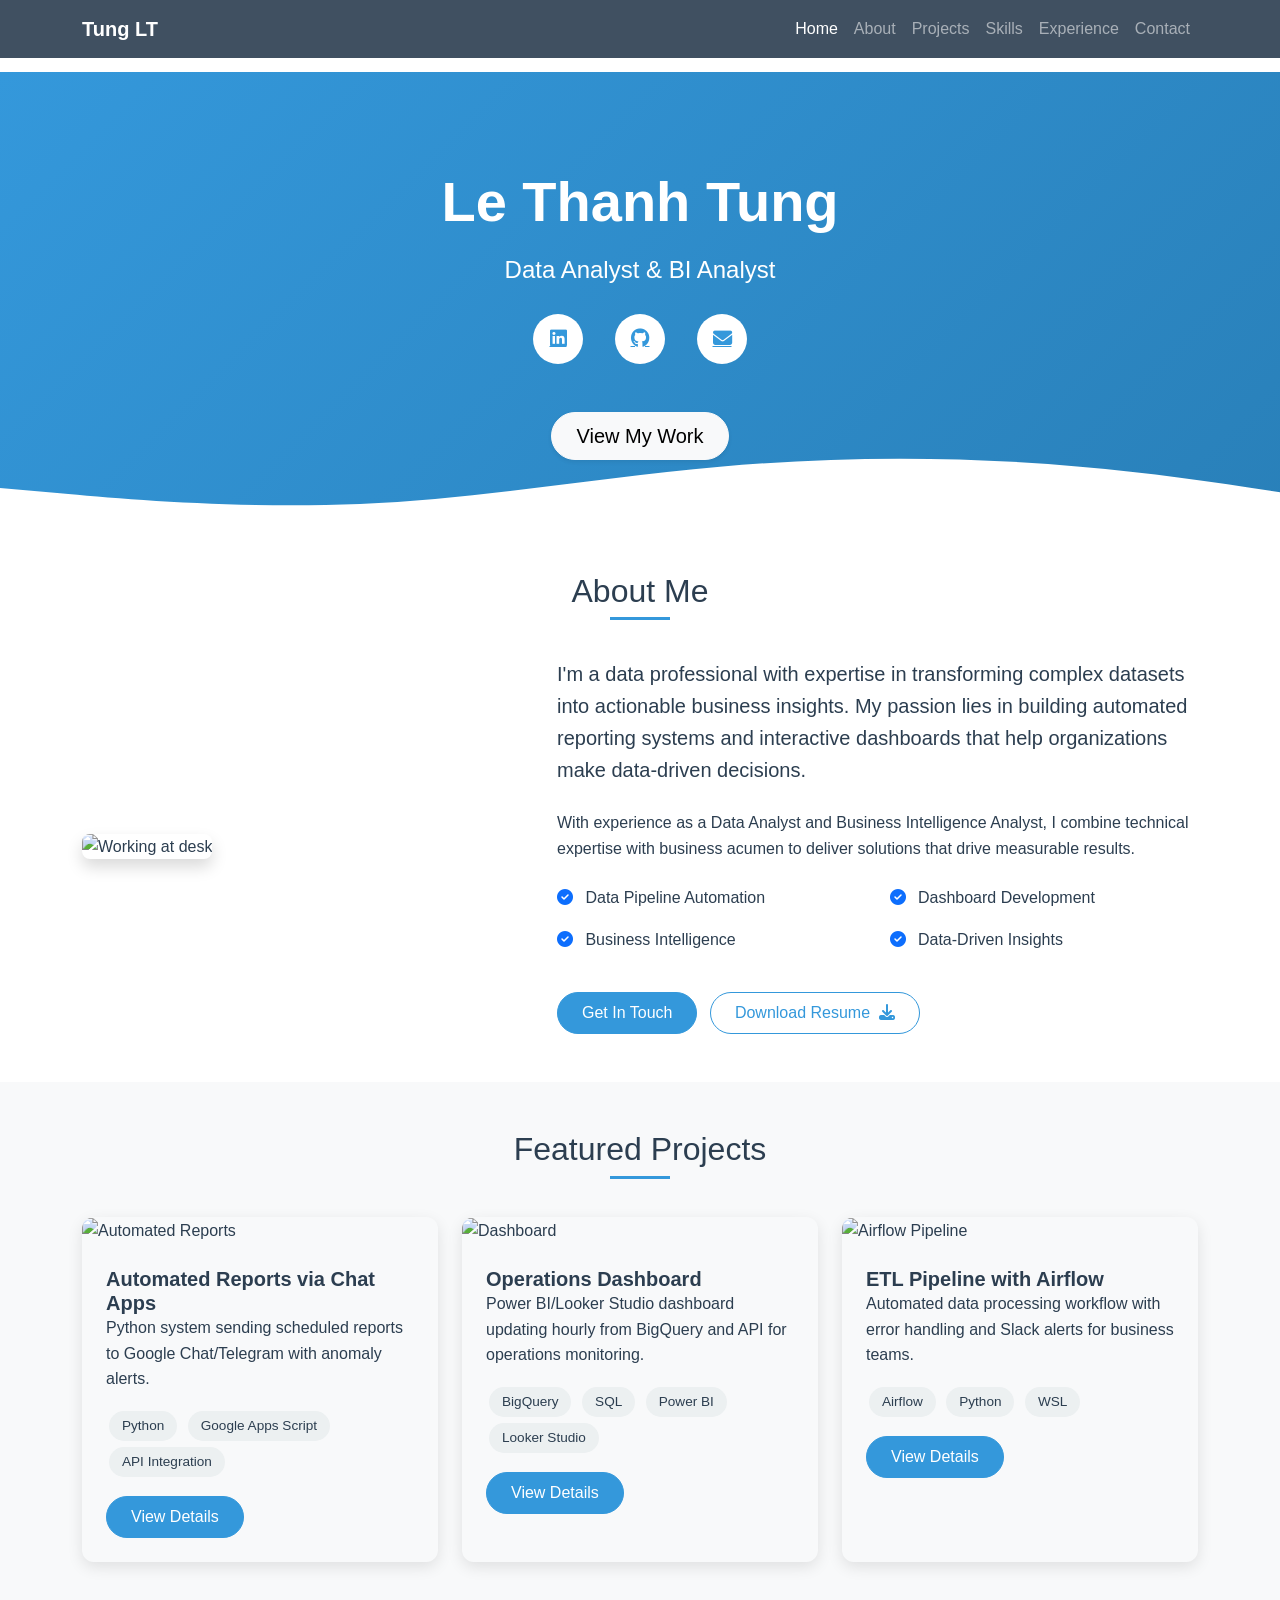
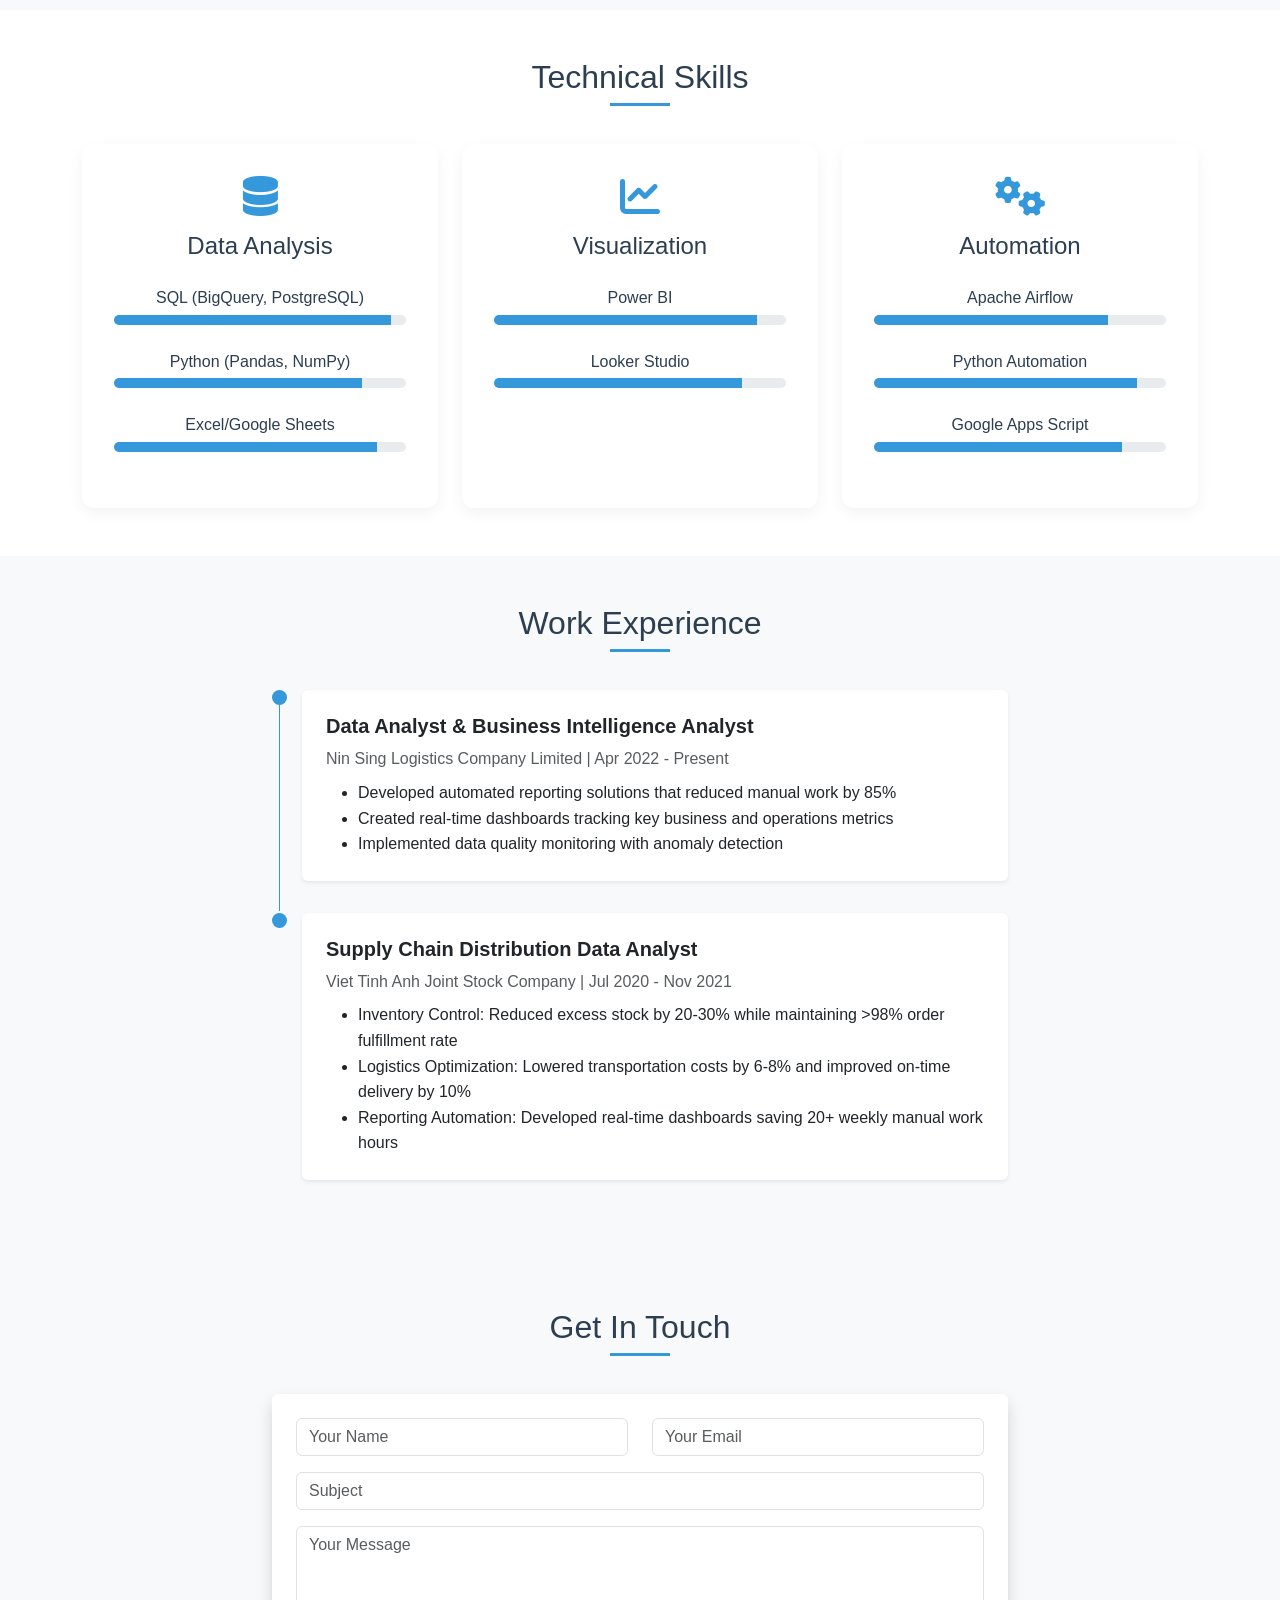
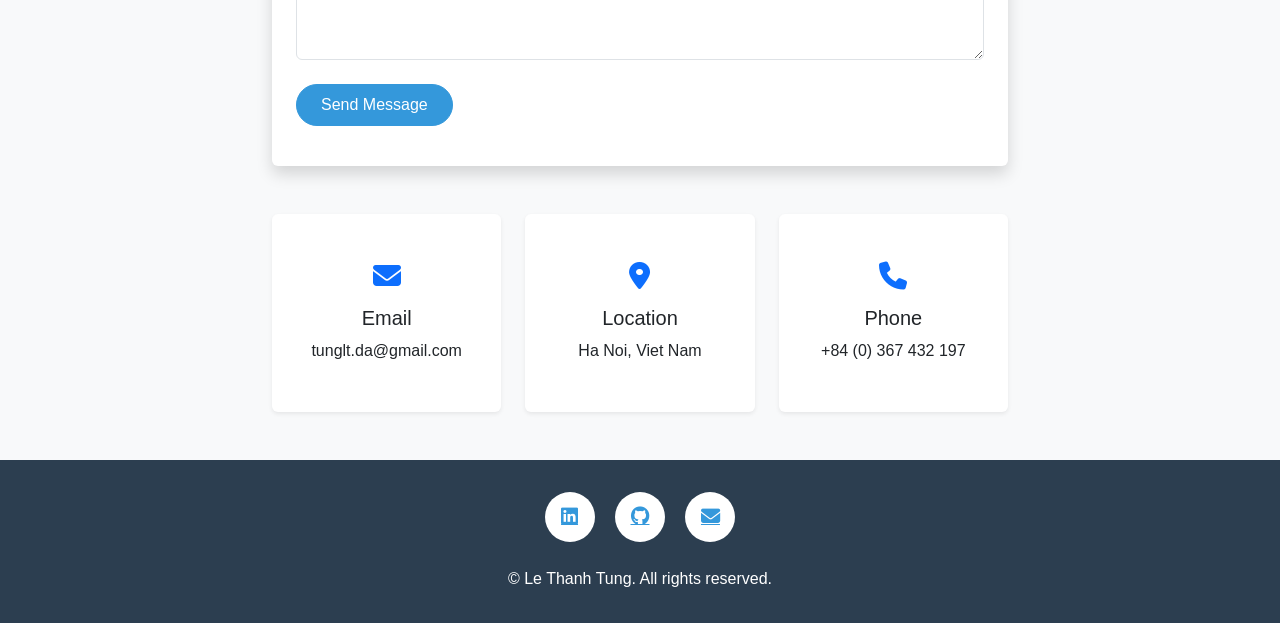
==== index.html @ eba05d4a "Create index.html" ====
<!DOCTYPE html>
<html lang="en">
<head>
    <meta charset="UTF-8">
    <meta name="viewport" content="width=device-width, initial-scale=1.0">
    <title>Le Thanh Tung | Data Analyst & BI Analyst</title>
    <link href="https://cdn.jsdelivr.net/npm/bootstrap@5.3.0/dist/css/bootstrap.min.css" rel="stylesheet">
    <link rel="stylesheet" href="https://cdnjs.cloudflare.com/ajax/libs/font-awesome/6.4.0/css/all.min.css">
    <style>
        :root {
            --primary: #3498db;
            --primary-dark: #2980b9;
            --dark: #2c3e50;
            --light: #ecf0f1;
            --accent: #e74c3c;
        }
        body {
            font-family: 'Segoe UI', Tahoma, Geneva, Verdana, sans-serif;
            line-height: 1.6;
            color: var(--dark);
            scroll-behavior: smooth;
        }
        .navbar {
            transition: all 0.3s ease;
            background-color: rgba(44, 62, 80, 0.9);
        }
        .navbar-scrolled {
            box-shadow: 0 5px 15px rgba(0,0,0,0.1);
        }
        .hero {
            background: linear-gradient(135deg, var(--primary) 0%, var(--primary-dark) 100%);
            color: white;
            padding: 6rem 0 4rem;
            position: relative;
            overflow: hidden;
        }
        .hero::after {
            content: '';
            position: absolute;
            bottom: 0;
            left: 0;
            right: 0;
            height: 100px;
            background: url("data:image/svg+xml,%3Csvg xmlns='http://www.w3.org/2000/svg' viewBox='0 0 1440 100'%3E%3Cpath fill='%23ffffff' fill-opacity='1' d='M0,64L60,69.3C120,75,240,85,360,80C480,75,600,53,720,42.7C840,32,960,32,1080,42.7C1200,53,1320,75,1380,85.3L1440,96L1440,100L1380,100C1320,100,1200,100,1080,100C960,100,840,100,720,100C600,100,480,100,360,100C240,100,120,100,60,100L0,100Z'%3E%3C/path%3E%3C/svg%3E");
            background-size: cover;
        }
        .profile-img {
            width: 180px;
            height: 180px;
            object-fit: cover;
            border: 5px solid white;
            box-shadow: 0 5px 15px rgba(0,0,0,0.2);
        }
        .section-title {
            position: relative;
            margin-bottom: 3rem;
        }
        .section-title::after {
            content: '';
            position: absolute;
            left: 50%;
            bottom: -10px;
            transform: translateX(-50%);
            width: 60px;
            height: 3px;
            background: var(--primary);
        }
        .project-card {
            transition: all 0.3s;
            border: none;
            border-radius: 12px;
            overflow: hidden;
            box-shadow: 0 5px 15px rgba(0,0,0,0.1);
        }
        .project-card:hover {
            transform: translateY(-10px);
            box-shadow: 0 15px 30px rgba(0,0,0,0.15);
        }
        .project-img {
            height: 200px;
            object-fit: cover;
        }
        .card-body {
            padding: 1.5rem;
        }
        .skill-badge {
            background-color: var(--light);
            color: var(--dark);
            margin: 0.2rem;
            padding: 0.5rem 0.8rem;
            border-radius: 30px;
            font-weight: 500;
            font-size: 0.85rem;
        }
        .skill-icon {
            font-size: 2.5rem;
            margin-bottom: 1rem;
            color: var(--primary);
        }
        .skill-category {
            padding: 2rem;
            border-radius: 12px;
            transition: all 0.3s;
            background-color: white;
            box-shadow: 0 5px 15px rgba(0,0,0,0.05);
        }
        .skill-category:hover {
            transform: translateY(-5px);
            box-shadow: 0 10px 25px rgba(0,0,0,0.1);
        }
        .social-link {
            display: inline-flex;
            align-items: center;
            justify-content: center;
            width: 50px;
            height: 50px;
            border-radius: 50%;
            background-color: white;
            color: var(--primary);
            margin: 0 0.5rem;
            font-size: 1.2rem;
            transition: all 0.3s;
        }
        .social-link:hover {
            background-color: var(--primary);
            color: white;
            transform: translateY(-3px);
        }
        .btn-primary {
            background-color: var(--primary);
            border-color: var(--primary);
            border-radius: 30px;
            padding: 0.5rem 1.5rem;
            transition: all 0.3s;
        }
        .btn-primary:hover {
            background-color: var(--primary-dark);
            border-color: var(--primary-dark);
            transform: translateY(-2px);
            box-shadow: 0 5px 15px rgba(0,0,0,0.1);
        }
        .btn-outline-primary {
            border-color: var(--primary);
            color: var(--primary);
            border-radius: 30px;
            padding: 0.5rem 1.5rem;
            transition: all 0.3s;
        }
        .btn-outline-primary:hover {
            background-color: var(--primary);
            color: white;
            transform: translateY(-2px);
            box-shadow: 0 5px 15px rgba(0,0,0,0.1);
        }
        .progress {
            height: 10px;
            border-radius: 30px;
            margin-bottom: 1.5rem;
        }
        .progress-bar {
            background-color: var(--primary);
        }
        #back-to-top {
            position: fixed;
            bottom: 30px;
            right: 30px;
            width: 50px;
            height: 50px;
            border-radius: 50%;
            background-color: var(--primary);
            color: white;
            display: flex;
            align-items: center;
            justify-content: center;
            font-size: 1.2rem;
            opacity: 0;
            visibility: hidden;
            transition: all 0.3s;
            z-index: 1000;
        }
        #back-to-top.show {
            opacity: 1;
            visibility: visible;
        }
        .contact-form .form-control {
            border-radius: 30px;
            padding: 0.8rem 1.2rem;
            margin-bottom: 1rem;
        }
        .contact-form textarea.form-control {
            border-radius: 20px;
        }
        footer {
            background-color: var(--dark);
            color: white;
            padding: 2rem 0;
        }
        .sticky-nav-wrapper {
            height: 72px;
        }
        .modal-content {
            border-radius: 15px;
        }
        .testimonial-card {
            background-color: white;
            border-radius: 12px;
            padding: 2rem;
            box-shadow: 0 5px 15px rgba(0,0,0,0.1);
            margin-bottom: 2rem;
        }
        .testimonial-img {
            width: 70px;
            height: 70px;
            object-fit: cover;
            border-radius: 50%;
        }
        .experience-item {
            position: relative;
            padding-left: 30px;
            margin-bottom: 2rem;
        }
        .experience-item::before {
            content: '';
            position: absolute;
            left: 0;
            top: 0;
            width: 15px;
            height: 15px;
            border-radius: 50%;
            background-color: var(--primary);
        }
        .experience-item::after {
            content: '';
            position: absolute;
            left: 7px;
            top: 15px;
            width: 1px;
            height: calc(100% + 15px);
            background-color: var(--primary);
        }
        .experience-item:last-child::after {
            display: none;
        }
        .alert {
            opacity: 1;
            transition: opacity 0.5s ease-in-out;
        }

        .spinner-border {
            vertical-align: text-top;
        }
    </style>
</head>
<body>
    <!-- Navigation -->
    <nav class="navbar navbar-expand-lg navbar-dark fixed-top">
        <div class="container">
            <a class="navbar-brand fw-bold" href="#">Tung LT</a>
            <button class="navbar-toggler" type="button" data-bs-toggle="collapse" data-bs-target="#navbarNav">
                <span class="navbar-toggler-icon"></span>
            </button>
            <div class="collapse navbar-collapse" id="navbarNav">
                <ul class="navbar-nav ms-auto">
                    <li class="nav-item">
                        <a class="nav-link" href="#home">Home</a>
                    </li>
                    <li class="nav-item">
                        <a class="nav-link" href="#about">About</a>
                    </li>
                    <li class="nav-item">
                        <a class="nav-link" href="#projects">Projects</a>
                    </li>
                    <li class="nav-item">
                        <a class="nav-link" href="#skills">Skills</a>
                    </li>
                    <li class="nav-item">
                        <a class="nav-link" href="#experience">Experience</a>
                    </li>
                    <li class="nav-item">
                        <a class="nav-link" href="#contact">Contact</a>
                    </li>
                </ul>
            </div>
        </div>
    </nav>
    <div class="sticky-nav-wrapper"></div>

    <!-- Hero Section -->
    <section class="hero" id="home">
        <div class="container text-center">
            <!-- <img src="/api/placeholder/180/180" alt="Profile Photo" class="profile-img rounded-circle mb-4"> -->

            <h1 class="display-4 fw-bold mb-3">Le Thanh Tung</h1>
            <p class="lead fs-4 mb-4">Data Analyst & BI Analyst</p>
            <div class="d-flex justify-content-center gap-3 mt-4 mb-5">
                <a href="https://www.linkedin.com/in/tunglt-da" class="social-link" target="_blank">
                    <i class="fab fa-linkedin"></i>
                </a>
                <a href="https://github.com/tunglt-da" class="social-link" target="_blank">
                    <i class="fab fa-github"></i>
                </a>
                <a href="mailto:your.email@example.com" class="social-link">
                    <i class="fas fa-envelope"></i>
                </a>
            </div>
            <!-- <a href="#projects" class="btn btn-light btn-lg px-4 rounded-pill">
                View My Work <i class="fas fa-arrow-right ms-2"></i>
            </a> -->
            <a href="#projects" class="btn btn-light btn-lg px-4 py-2 rounded-pill shadow-sm" style="position: relative; z-index: 10;">
                View My Work <!-- <i class="fas fa-arrow-right ms-2"></i> -->
            </a>
        </div>
    </section>

    <!-- About Section -->
    <section class="py-5" id="about">
        <div class="container">
            <h2 class="text-center section-title">About Me</h2>
            <div class="row align-items-center">
                <div class="col-lg-5 mb-4 mb-lg-0">
                    <img src="https://drscdn.500px.org/photo/1112198999/q%3D50_h%3D450_of%3D1/v2?sig=a2e6150bfbef731abf935cf0980366c099846c42489111a76eca2f6ce3d5dc14" alt="Working at desk" class="img-fluid rounded-3 shadow">
                </div>
                <div class="col-lg-7">
                    <p class="lead mb-4">
                        I'm a data professional with expertise in transforming complex datasets into actionable business insights. 
                        My passion lies in building <strong>automated reporting systems</strong> and <strong>interactive dashboards</strong> 
                        that help organizations make data-driven decisions.
                        <!-- Data professional with 3 years of experience specializing in transforming raw data into strategic assets. 
                        Expert in automated pipelines, interactive dashboards, and actionable insights that drive efficiency and revenue growth. 
                        Proficient in SQL, Python, and BI tools (Power BI/Looker) to bridge technical processes with business objectives. 
                        Skilled at translating complex analyses into clear recommendations. Passionate about data storytelling in collaborative environments, delivering scalable solutions with measurable impact. -->
                    </p>
                    <p class="mb-4">
                        <!-- With a background in [Your Background/Education], I combine technical expertise with business acumen to deliver 
                        solutions that drive measurable results. -->
                        With experience as a Data Analyst and Business Intelligence Analyst, I combine technical expertise with business acumen to deliver solutions that drive measurable results.
                    </p>
                    <div class="row mb-4">
                        <div class="col-md-6">
                            <p><i class="fas fa-check-circle text-primary me-2"></i> Data Pipeline Automation</p>
                            <p><i class="fas fa-check-circle text-primary me-2"></i> Business Intelligence</p>
                        </div>
                        <div class="col-md-6">
                            <p><i class="fas fa-check-circle text-primary me-2"></i> Dashboard Development</p>
                            <p><i class="fas fa-check-circle text-primary me-2"></i> Data-Driven Insights</p>
                        </div>
                    </div>
                    <a href="#contact" class="btn btn-primary">Get In Touch</a>
                    <!-- <a href="#" class="btn btn-outline-primary ms-2">Download Resume <i class="fas fa-download ms-1"></i></a> -->
                    <a class="btn btn-outline-primary ms-2" id="download-resume-btn">Download Resume <i class="fas fa-download ms-1"></i></a>
                </div>
            </div>
        </div>
    </section>

    <!-- Projects Section -->
    <section class="py-5 bg-light" id="projects">
        <div class="container">
            <h2 class="text-center section-title">Featured Projects</h2>
            <div class="row g-4">
                <!-- Project 1 -->
                <div class="col-lg-4 col-md-6">
                    <div class="project-card h-100">
                        <img src="https://drscdn.500px.org/photo/1112213323/q%3D50_h%3D450_of%3D1/v2?sig=6f5b705f0da8f3e99ae1650a14db00fb6db54f3228a4e44715e119b4851ae557" class="project-img card-img-top" alt="Automated Reports">
                        <div class="card-body">
                            <h5 class="card-title fw-bold">Automated Reports via Chat Apps</h5>
                            <p class="card-text">Python system sending scheduled reports to Google Chat/Telegram with anomaly alerts.</p>
                            <div class="mb-3">
                                <span class="badge skill-badge">Python</span>
                                <span class="badge skill-badge">Google Apps Script</span>
                                <span class="badge skill-badge">API Integration</span>
                            </div>
                            <a class="btn btn-primary" data-bs-toggle="modal" data-bs-target="#project1-details">View Details</a>
                        </div>
                    </div>
                </div>

                <!-- Project 2 -->
                <div class="col-lg-4 col-md-6">
                    <div class="project-card h-100">
                        <img src="https://drscdn.500px.org/photo/1112212960/q%3D50_h%3D450_of%3D1/v2?sig=5a8cceacc3fdb4f87f40c59a921be0c0432a4fe14eadc7c6df447a61639eaf37" class="project-img card-img-top" alt="Dashboard">
                        <div class="card-body">
                            <h5 class="card-title fw-bold">Operations Dashboard</h5>
                            <p class="card-text">Power BI/Looker Studio dashboard updating hourly from BigQuery and API for operations monitoring.</p>
                            <div class="mb-3">
                                <span class="badge skill-badge">BigQuery</span>
                                <span class="badge skill-badge">SQL</span>
                                <span class="badge skill-badge">Power BI</span>
                                <span class="badge skill-badge">Looker Studio</span>
                            </div>
                            <a class="btn btn-primary" data-bs-toggle="modal" data-bs-target="#project2-details">View Details</a>
                        </div>
                    </div>
                </div>

                <!-- Project 3 -->
                <div class="col-lg-4 col-md-6">
                    <div class="project-card h-100">
                        <img src="https://drscdn.500px.org/photo/1112213125/q%3D50_h%3D450_of%3D1/v2?sig=af84066cb2c87a163af87b1542c6ae4141ad9aa8a358847a14c9e68065fb692c" class="project-img card-img-top" alt="Airflow Pipeline">
                        <div class="card-body">
                            <h5 class="card-title fw-bold">ETL Pipeline with Airflow</h5>
                            <p class="card-text">Automated data processing workflow with error handling and Slack alerts for business teams.</p>
                            <div class="mb-3">
                                <span class="badge skill-badge">Airflow</span>
                                <span class="badge skill-badge">Python</span>
                                <span class="badge skill-badge">WSL</span>
                            </div>
                            <a class="btn btn-primary" data-bs-toggle="modal" data-bs-target="#project3-details">View Details</a>
                        </div>
                    </div>
                </div>
            </div>
        </div>
    </section>

    <!-- Skills Section -->
    <section class="py-5" id="skills">
        <div class="container">
            <h2 class="text-center section-title">Technical Skills</h2>
            <div class="row g-4">
                <div class="col-lg-4 col-md-6">
                    <div class="skill-category text-center h-100">
                        <i class="fas fa-database skill-icon"></i>
                        <h4 class="mb-4">Data Analysis</h4>
                        <div class="mb-3">
                            <p class="mb-1">SQL (BigQuery, PostgreSQL)</p>
                            <div class="progress">
                                <div class="progress-bar" style="width: 95%"></div>
                            </div>
                        </div>
                        <div class="mb-3">
                            <p class="mb-1">Python (Pandas, NumPy)</p>
                            <div class="progress">
                                <div class="progress-bar" style="width: 85%"></div>
                            </div>
                        </div>
                        <div class="mb-3">
                            <p class="mb-1">Excel/Google Sheets</p>
                            <div class="progress">
                                <div class="progress-bar" style="width: 90%"></div>
                            </div>
                        </div>
                    </div>
                </div>
                <div class="col-lg-4 col-md-6">
                    <div class="skill-category text-center h-100">
                        <i class="fas fa-chart-line skill-icon"></i>
                        <h4 class="mb-4">Visualization</h4>
                        <div class="mb-3">
                            <p class="mb-1">Power BI</p>
                            <div class="progress">
                                <div class="progress-bar" style="width: 90%"></div>
                            </div>
                        </div>
                        <div class="mb-3">
                            <p class="mb-1">Looker Studio</p>
                            <div class="progress">
                                <div class="progress-bar" style="width: 85%"></div>
                            </div>
                        </div>
                        <!-- <div class="mb-3">
                            <p class="mb-1">Tableau</p>
                            <div class="progress">
                                <div class="progress-bar" style="width: 75%"></div>
                            </div>
                        </div> -->
                    </div>
                </div>
                <div class="col-lg-4 col-md-6">
                    <div class="skill-category text-center h-100">
                        <i class="fas fa-cogs skill-icon"></i>
                        <h4 class="mb-4">Automation</h4>
                        <div class="mb-3">
                            <p class="mb-1">Apache Airflow</p>
                            <div class="progress">
                                <div class="progress-bar" style="width: 80%"></div>
                            </div>
                        </div>
                        <div class="mb-3">
                            <p class="mb-1">Python Automation</p>
                            <div class="progress">
                                <div class="progress-bar" style="width: 90%"></div>
                            </div>
                        </div>
                        <div class="mb-3">
                            <p class="mb-1">Google Apps Script</p>
                            <div class="progress">
                                <div class="progress-bar" style="width: 85%"></div>
                            </div>
                        </div>
                    </div>
                </div>
            </div>
        </div>
    </section>

    <!-- Experience Section -->
    <section class="py-5 bg-light" id="experience">
        <div class="container">
            <h2 class="text-center section-title">Work Experience</h2>
            <div class="row justify-content-center">
                <div class="col-lg-8">
                    <div class="experience-item">
                        <div class="card border-0 shadow-sm">
                            <div class="card-body">
                                <h5 class="fw-bold">Data Analyst & Business Intelligence Analyst</h5>
                                <p class="text-muted mb-2">Nin Sing Logistics Company Limited | Apr 2022 - Present</p>
                                <ul class="mb-0">
                                    <li>Developed automated reporting solutions that reduced manual work by 85%</li>
                                    <li>Created real-time dashboards tracking key business and operations metrics</li>
                                    <li>Implemented data quality monitoring with anomaly detection</li>
                                </ul>
                            </div>
                        </div>
                    </div>
                    <div class="experience-item">
                        <div class="card border-0 shadow-sm">
                            <div class="card-body">
                                <h5 class="fw-bold">Supply Chain Distribution Data Analyst</h5>
                                <p class="text-muted mb-2">Viet Tinh Anh Joint Stock Company | Jul 2020 - Nov 2021</p>
                                <ul class="mb-0">
                                    <!-- <li>Built ETL pipelines using Python and SQL</li>
                                    <li>Created performance dashboards with Power BI</li>
                                    <li>Performed A/B testing analysis for marketing campaigns</li> -->
                                    <li>Inventory Control: Reduced excess stock by 20-30% while maintaining >98% order fulfillment rate</li>
                                    <li>Logistics Optimization: Lowered transportation costs by 6-8% and improved on-time delivery by 10%</li>
                                    <li>Reporting Automation: Developed real-time dashboards saving 20+ weekly manual work hours</li>
                                </ul>
                            </div>
                        </div>
                    </div>
                </div>
            </div>
        </div>
    </section>

    <!-- Testimonials Section
    <section class="py-5">
        <div class="container">
            <h2 class="text-center section-title">What People Say</h2>
            <div class="row">
                <div class="col-lg-4 col-md-6">
                    <div class="testimonial-card h-100">
                        <div class="d-flex align-items-center mb-3">
                            <img src="/api/placeholder/70/70" alt="Client" class="testimonial-img me-3">
                            <div>
                                <h5 class="mb-0">Jane Smith</h5>
                                <p class="text-muted mb-0">Marketing Director</p>
                            </div>
                        </div>
                        <p class="mb-0">"The automated reports have completely transformed how our team uses data. We now have insights available instantly rather than waiting for weekly manual reports."</p>
                    </div>
                </div>
                <div class="col-lg-4 col-md-6">
                    <div class="testimonial-card h-100">
                        <div class="d-flex align-items-center mb-3">
                            <img src="/api/placeholder/70/70" alt="Client" class="testimonial-img me-3">
                            <div>
                                <h5 class="mb-0">John Doe</h5>
                                <p class="text-muted mb-0">Product Manager</p>
                            </div>
                        </div>
                        <p class="mb-0">"The real-time dashboard created for our team provides exactly the insights we need to make critical decisions quickly. Extremely impressed with the quality of work."</p>
                    </div>
                </div>
                <div class="col-lg-4 col-md-6">
                    <div class="testimonial-card h-100">
                        <div class="d-flex align-items-center mb-3">
                            <img src="/api/placeholder/70/70" alt="Client" class="testimonial-img me-3">
                            <div>
                                <h5 class="mb-0">Sarah Johnson</h5>
                                <p class="text-muted mb-0">Operations Lead</p>
                            </div>
                        </div>
                        <p class="mb-0">"The ETL pipeline built for our team has completely automated what was previously a 2-day manual process. Now we can focus on analyzing the data instead of preparing it."</p>
                    </div>
                </div>
            </div>
        </div>
    </section> -->

    <!-- Contact Section -->
    <section class="py-5 bg-light" id="contact">
        <div class="container">
            <h2 class="text-center section-title">Get In Touch</h2>
            <div class="row justify-content-center">
                <div class="col-lg-8">
                    <div class="card border-0 shadow">
                        <div class="card-body p-4">
                            <!-- <form class="contact-form">
                                <div class="row">
                                    <div class="col-md-6">
                                        <div class="mb-3">
                                            <input type="text" class="form-control" placeholder="Your Name" required>
                                        </div>
                                    </div>
                                    <div class="col-md-6">
                                        <div class="mb-3">
                                            <input type="email" class="form-control" placeholder="Your Email" required>
                                        </div>
                                    </div>
                                </div>
                                <div class="mb-3">
                                    <input type="text" class="form-control" placeholder="Subject">
                                </div>
                                <div class="mb-4">
                                    <textarea class="form-control" rows="5" placeholder="Your Message" required></textarea>
                                </div>
                                <button type="submit" class="btn btn-primary">Send Message</button>
                            </form> -->
                            <form id="contactForm">
                                <div class="row">
                                  <div class="col-md-6">
                                    <div class="mb-3">
                                      <input type="text" name="name" class="form-control" placeholder="Your Name" required>
                                    </div>
                                  </div>
                                  <div class="col-md-6">
                                    <div class="mb-3">
                                      <input type="email" name="email" class="form-control" placeholder="Your Email" required>
                                    </div>
                                  </div>
                                </div>
                                <div class="mb-3">
                                  <input type="text" name="subject" class="form-control" placeholder="Subject">
                                </div>
                                <div class="mb-4">
                                  <textarea name="message" class="form-control" rows="5" placeholder="Your Message" required></textarea>
                                </div>
                                <button type="submit" class="btn btn-primary">Send Message</button>
                                <div id="responseContainer" class="mt-3"></div>
                              </form>
                        </div>
                    </div>
                    <div class="row mt-5 text-center">
                        <div class="col-md-4 mb-3 mb-md-0">
                            <div class="card border-0 shadow-sm py-4">
                                <div class="card-body">
                                    <i class="fas fa-envelope text-primary fs-3 mb-3"></i>
                                    <h5>Email</h5>
                                    <p class="mb-0">tunglt.da@gmail.com</p>
                                </div>
                            </div>
                        </div>
                        <div class="col-md-4 mb-3 mb-md-0">
                            <div class="card border-0 shadow-sm py-4">
                                <div class="card-body">
                                    <i class="fas fa-map-marker-alt text-primary fs-3 mb-3"></i>
                                    <h5>Location</h5>
                                    <p class="mb-0">Ha Noi, Viet Nam</p>
                                </div>
                            </div>
                        </div>
                        <div class="col-md-4">
                            <div class="card border-0 shadow-sm py-4">
                                <div class="card-body">
                                    <i class="fas fa-phone text-primary fs-3 mb-3"></i>
                                    <h5>Phone</h5>
                                    <p class="mb-0">+84 (0) 367 432 197</p>
                                </div>
                            </div>
                        </div>
                    </div>
                </div>
            </div>
        </div>
    </section>

    <!-- Footer -->
    <footer class="text-center">
        <div class="container">
            <div class="mb-4">
                <a href="https://www.linkedin.com/in/tunglt-da" class="social-link" target="_blank">
                    <i class="fab fa-linkedin"></i>
                </a>
                <a href="https://github.com/tunglt-da" class="social-link" target="_blank">
                    <i class="fab fa-github"></i>
                </a>
                <a href="mailto:tunglt.da@gmail.com" class="social-link">
                    <i class="fas fa-envelope"></i>
                </a>
            </div>
            <p class="mb-0">© Le Thanh Tung. All rights reserved.</p>
        </div>
    </footer>

    <!-- Back to Top Button -->
    <a href="#" id="back-to-top" class="shadow">
        <i class="fas fa-arrow-up"></i>
    </a>

    <!-- Project Modals -->
    <!-- Project 1 Modal -->
    <div class="modal fade" id="project1-details" tabindex="-1">
        <div class="modal-dialog modal-lg">
            <div class="modal-content">
                <div class="modal-header">
                    <h5 class="modal-title fw-bold">Automated Reporting System</h5>
                    <button type="button" class="btn-close" data-bs-dismiss="modal"></button>
                </div>
                <div class="modal-body">
                    <!-- <img src="/api/placeholder/800/400" class="img-fluid rounded mb-4" alt="Project screenshot"> -->
                    <h5 class="fw-bold">Problem Statement</h5>
                    <p>Operations teams needed hourly reports to monitor shipment progress and quickly detect areas or orders violating operational standards.</p>
                    
                    <h5 class="fw-bold mt-4">Solution</h5>
                    <p>I developed a Python-based system that:</p>
                    <ul>
                        <li>Connects to multiple data sources (Redash, BigQuery, etc.)</li>
                        <li>Automatically processes, transforms, analyzes, and visualizes data into real-time Power BI and Looker reports</li>
                        <li>Delivers reports and anomaly alerts via Google Chat and Chat API.</li>
                        <li>Controls scheduling and report configurations dynamically via a simple CSV or Google Sheet</li>
                        <li>Ensures reliable execution through a custom Python Scheduler</li>
                    </ul>
                    
                    <h5 class="fw-bold mt-4">Technologies Used</h5>
                    <div class="mb-4">
                        <span class="badge skill-badge">Python</span>
                        <span class="badge skill-badge">Pandas</span>
                        <span class="badge skill-badge">Google Chat API</span>
                        <span class="badge skill-badge">Google Apps Script</span>
                        <!-- <span class="badge skill-badge">Matplotlib</span> -->
			            <!-- <span class="badge skill-badge">Airflow</span>
                        <span class="badge skill-badge">Docker</span> -->
                    </div>
                    
                    <h5 class="fw-bold mt-4">Results & Impact</h5>
                    <ul>
                        <li>Reduced daily reporting time from hours to under 15 minutes.</li>
                        <li>Empowered teams to manage report schedules and settings without needing code changes.</li>
                        <li>Enabled proactive detection of operational issues.</li>
                        <li>Improved compliance and shipment handling efficiency.</li>
                    </ul>
                    
                    <div class="mt-4">
                        <a href="https://github.com/tunglt-da/automated-reports" class="btn btn-primary" target="_blank">
                            <i class="fab fa-github me-2"></i>View Code
                        </a>
                        <!-- <a href="#" class="btn btn-outline-primary ms-2">Live Demo</a> -->
                    </div>
                </div>
            </div>
        </div>
    </div>

    <!-- Project 2 Modal -->
    <div class="modal fade" id="project2-details" tabindex="-1">
        <div class="modal-dialog modal-lg">
            <div class="modal-content">
                <div class="modal-header">
                    <h5 class="modal-title fw-bold">Real-Time Operations Dashboard</h5>
                    <button type="button" class="btn-close" data-bs-dismiss="modal"></button>
                </div>
                <div class="modal-body">
                    <!-- <img src="/api/placeholder/800/400" class="img-fluid rounded mb-4" alt="Dashboard screenshot"> -->
                    
                    <h5 class="fw-bold">Problem Statement</h5>
                    <p>Operations managers needed a centralized, real-time dashboard to monitor key issues across multiple warehouses, including processing speed, accuracy, staffing, costs, KPIs, and inventory levels.</p>
                    
                    <h5 class="fw-bold mt-4">Solution</h5>
                    <p>I designed and implemented an interactive dashboard system that:</p>
                    <ul>
                        <li>Pulls and refreshes data hourly from the BigQuery data warehouse</li>
                        <li>Visualizes comprehensive operational KPIs with drill-down capabilities by warehouse, and time period</li>
                        <li>Delivers reports through both Power BI and Looker Studio: Power BI for in-depth analysis by management teams, and Looker Studio for faster, high-level visibility by operational staff</li>
                        <li>Integrates conditional alerts for critical deviations in speed, accuracy, staffing, cost, and inventory metrics</li>
                        <li>Supports early detection of operational bottlenecks and inventory issues</li>
                    </ul>
                    
                    <h5 class="fw-bold mt-4">Technologies Used</h5>
                    <div class="mb-4">
                        <span class="badge skill-badge">Power BI</span>
                        <span class="badge skill-badge">Looker Studio</span>
                        <span class="badge skill-badge">BigQuery</span>
                        <span class="badge skill-badge">SQL</span>
                        <span class="badge skill-badge">DAX</span>
                        <span class="badge skill-badge">PowerQuery</span>
                        <span class="badge skill-badge">Python</span>
                    </div>
                    
                    <h5 class="fw-bold mt-4">Results & Impact</h5>
                    <ul>
                        <li>Reduced issue detection and response time from days to within an hour.</li>
                        <li>Increased operational transparency and accountability across warehouses.</li>
                        <li>Improved workforce and inventory management through data-driven insights.</li>
                        <li>Enabled proactive interventions to maintain service levels and optimize costs.</li>
                    </ul>
                    
                    <div class="mt-4">
                        <a href="#" class="btn btn-primary" target="_blank">View Demo</a>
                        <!-- <a href="#" class="btn btn-outline-primary ms-2">Case Study</a> -->
                    </div>
                </div>
            </div>
        </div>
    </div>

    <!-- Project 3 Modal -->
    <div class="modal fade" id="project3-details" tabindex="-1">
        <div class="modal-dialog modal-lg">
            <div class="modal-content">
                <div class="modal-header">
                    <h5 class="modal-title fw-bold">ETL Pipeline with Airflow</h5>
                    <button type="button" class="btn-close" data-bs-dismiss="modal"></button>
                </div>
                <div class="modal-body">
                    <!-- <img src="/api/placeholder/800/400" class="img-fluid rounded mb-4" alt="Project diagram"> -->
                    
                    <h5 class="fw-bold">Problem Statement</h5>
                    <p>Manual and fragmented ETL processes made it difficult to maintain consistent, up-to-date datasets for real-time operational reporting across multiple warehouses.</p>
                    
                    <h5 class="fw-bold mt-4">Solution</h5>
                    <p>I designed and implemented a robust ETL pipeline using Apache Airflow that:</p>
                    <ul>
                        <li>Orchestrates end-to-end workflows to build and update datasets supporting operational dashboards and hourly reporting systems.</li>
                        <li>Extracts data from multiple sources (APIs, Redash, BigQuery, flat files).</li>
                        <li>Performs complex transformations, anomaly detection, and data quality checks.</li>
                        <li>Loads curated datasets into analytical layers for Power BI and Looker Studio.</li>
                        <li>Implements real-time error handling with alerts sent via Google Chat and Slack.</li>
                        <li>Runs on a lightweight environment via WSL (Windows Subsystem for Linux), with a manually configured Airflow setup for better control, performance tuning, and flexibility without using containerization.</li>
                    </ul>
                    
                    <h5 class="fw-bold mt-4">Technologies Used</h5>
                    <div class="mb-4">
                        <span class="badge skill-badge">Apache Airflow</span>
                        <span class="badge skill-badge">Python</span>
                        <span class="badge skill-badge">BigQuery</span>
                        <span class="badge skill-badge">PostgreSQL</span>
                        <span class="badge skill-badge">Slack API</span>
                        <span class="badge skill-badge">Google Chat API</span>
                        <span class="badge skill-badge">WSL</span>
                    </div>
                    
                    <h5 class="fw-bold mt-4">Results & Impact</h5>
                    <ul>
                        <li>Increased pipeline reliability from 65% to 99.5% uptime.</li>
                        <li>Enabled consistent hourly data refreshes for real-time dashboards.</li>
                        <li>Reduced data processing time by 30%, improving report timeliness.</li>
                        <li>Eliminated silent failures with automated monitoring and alerts.</li>
                        <li>Enhanced overall data quality and operational decision-making.</li>
                    </ul>
                    
                    <div class="mt-4">
                        <a href="https://github.com/tunglt-da/etl-pipeline" class="btn btn-primary" target="_blank">
                            <i class="fab fa-github me-2"></i>View Code
                        </a>
                        <!-- <a href="#" class="btn btn-outline-primary ms-2">Technical Documentation</a> -->
                    </div>
                </div>
            </div>
        </div>
    </div>

    <script src="https://cdn.jsdelivr.net/npm/bootstrap@5.3.0/dist/js/bootstrap.bundle.min.js"></script>
    <script>
        document.getElementById('download-resume-btn').addEventListener('click', function(event) {
            event.preventDefault();
            window.location.href = "https://drive.google.com/uc?export=download&id=1SV_YewRhDz_u49GUn6cHomXI9V7phQKQ";
        });

        document.getElementById('contactForm').addEventListener('submit', function(e) {
            e.preventDefault();
            
            const btn = e.target.querySelector('button[type="submit"]');
            const originalText = btn.innerHTML;
            btn.disabled = true;
            btn.innerHTML = '<span class="spinner-border spinner-border-sm" role="status" aria-hidden="true"></span> Sending...';
            
            const formData = new FormData(this);
            const xhr = new XMLHttpRequest();
            
            xhr.open('POST', 'https://script.google.com/macros/s/AKfycby84q_uLbtZVZEOGqXclTGn5n5yoV7Jaeluy4qbYPSaUfTskQLCh3JUiNiHb8Q8Umng/exec');
            
            xhr.onload = function() {
                let response;
                try {
                response = JSON.parse(xhr.responseText);
                } catch {
                response = { success: false, message: "Error: Response error" };
                }
                
                showAlert(response.success, response.message);
                
                if (response.success) {
                document.getElementById('contactForm').reset();
                }
            };
            
            xhr.onerror = function() {
                showAlert(false, "Error: Connection error, please try again.");
            };
            
            xhr.ontimeout = function() {
                showAlert(false, "Error: Response time out.");
            };
            
            xhr.send(formData);
            
            function showAlert(success, message) {
                const alertDiv = document.createElement('div');
                alertDiv.className = `alert alert-${success ? 'success' : 'danger'} mt-3`;
                alertDiv.innerHTML = message;
                alertDiv.style.transition = 'opacity 0.5s';
                
                const container = document.getElementById('responseContainer') || document.querySelector('.contact-form');
                container.prepend(alertDiv);
                
                // Tự động ẩn sau 3 giây
                setTimeout(() => {
                alertDiv.style.opacity = '0';
                setTimeout(() => alertDiv.remove(), 500);
                }, 3000);
                
                btn.disabled = false;
                btn.innerHTML = originalText;
            }
        });
        
        // Navbar scroll effect
        window.addEventListener('scroll', function() {
            const navbar = document.querySelector('.navbar');
            if (window.scrollY > 50) {
                navbar.classList.add('navbar-scrolled');
            } else {
                navbar.classList.remove('navbar-scrolled');
            }
        });

        // Back to top button
        const backToTopButton = document.getElementById('back-to-top');
        window.addEventListener('scroll', function() {
            if (window.scrollY > 300) {
                backToTopButton.classList.add('show');
            } else {
                backToTopButton.classList.remove('show');
            }
        });

        backToTopButton.addEventListener('click', function(e) {
            e.preventDefault();
            window.scrollTo({top: 0, behavior: 'smooth'});
        });

        // Smooth scrolling for anchor links
        document.querySelectorAll('a[href^="#"]').forEach(anchor => {
            anchor.addEventListener('click', function(e) {
                if (this.getAttribute('href') !== '#') {
                    e.preventDefault();
                    const targetId = this.getAttribute('href');
                    const targetElement = document.querySelector(targetId);
                    if (targetElement) {
                        const navbarHeight = document.querySelector('.navbar').offsetHeight;
                        const targetPosition = targetElement.getBoundingClientRect().top + window.scrollY - navbarHeight;
                        window.scrollTo({
                            top: targetPosition,
                            behavior: 'smooth'
                        });
                    }
                }
            });
        });

        // Add active class to nav items on scroll
        window.addEventListener('scroll', function() {
            const sections = document.querySelectorAll('section');
            const navLinks = document.querySelectorAll('.nav-link');
            
            let current = '';
            
            sections.forEach(section => {
                const sectionTop = section.offsetTop;
                const sectionHeight = section.clientHeight;
                if (window.scrollY >= sectionTop - 100) {
                    current = section.getAttribute('id');
                }
            });

            navLinks.forEach(link => {
                link.classList.remove('active');
                if (link.getAttribute('href') === `#${current}`) {
                    link.classList.add('active');
                }
            });
        });
    </script>
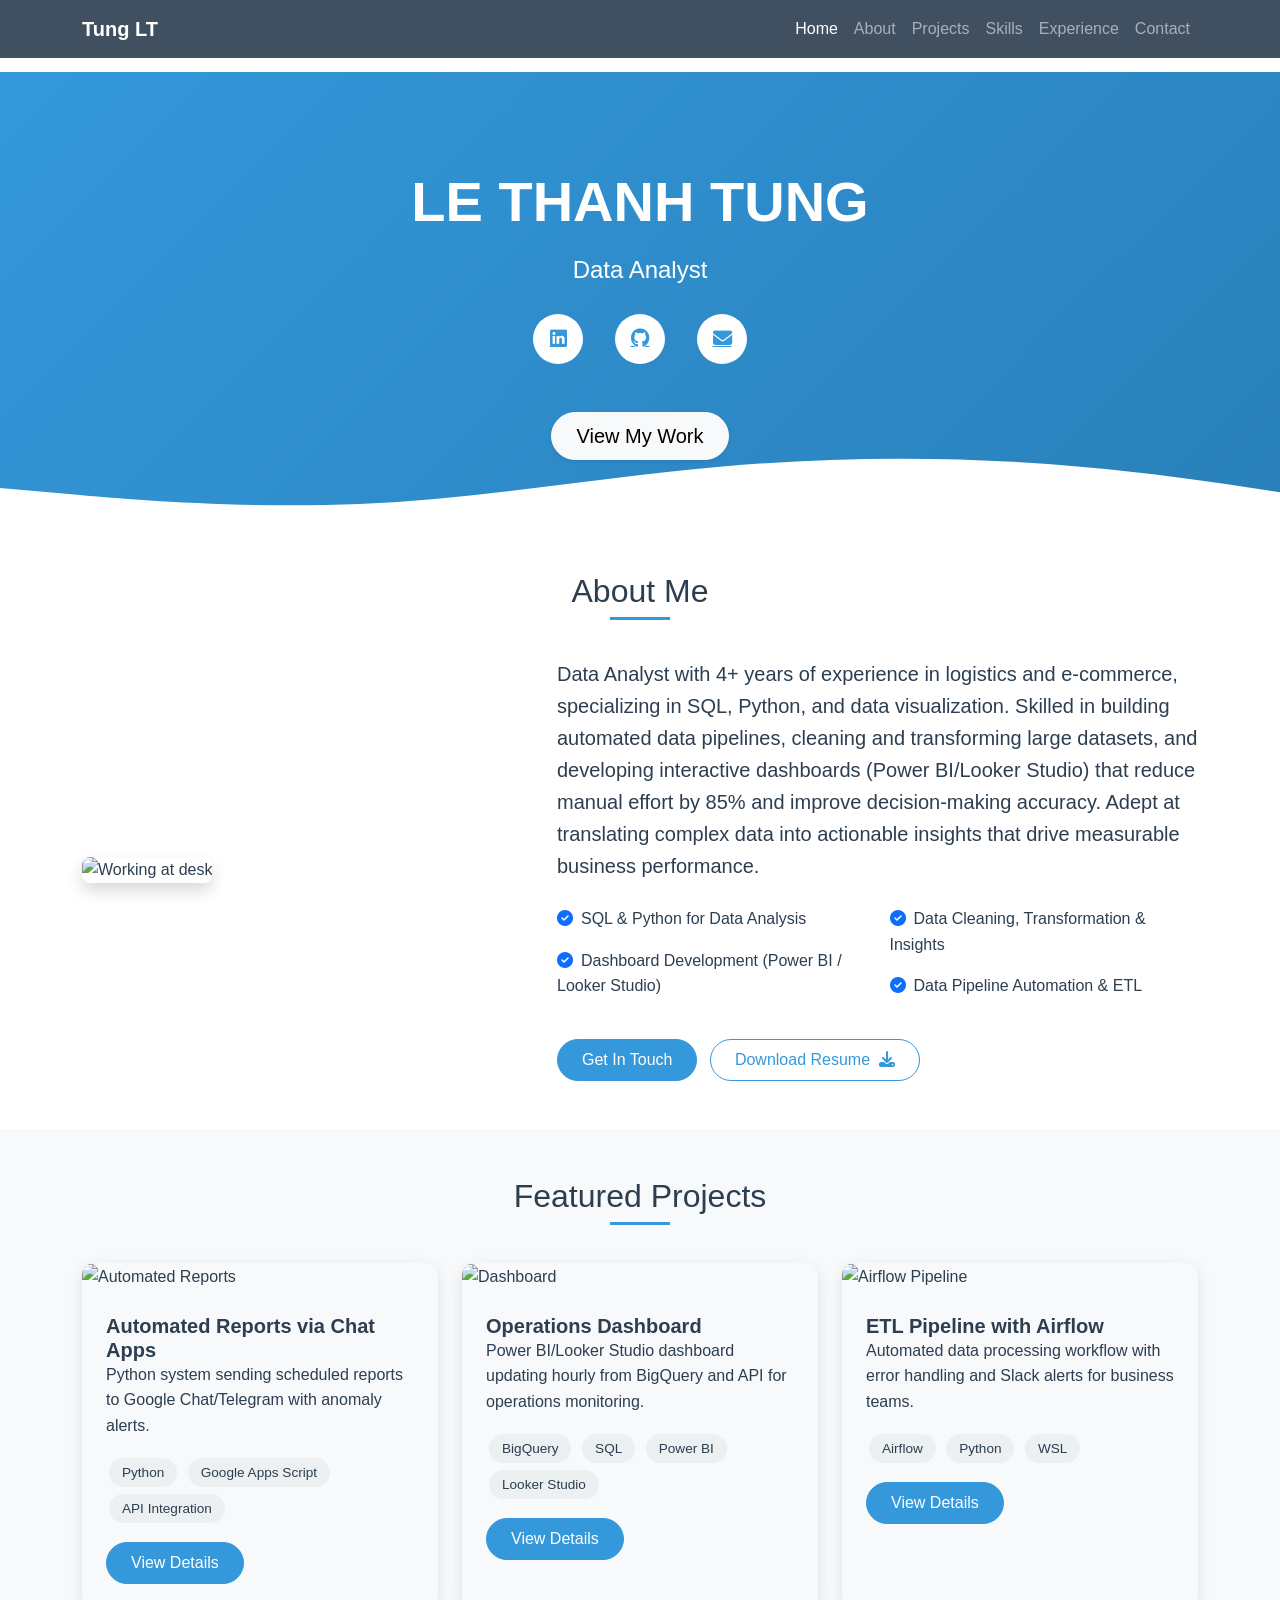
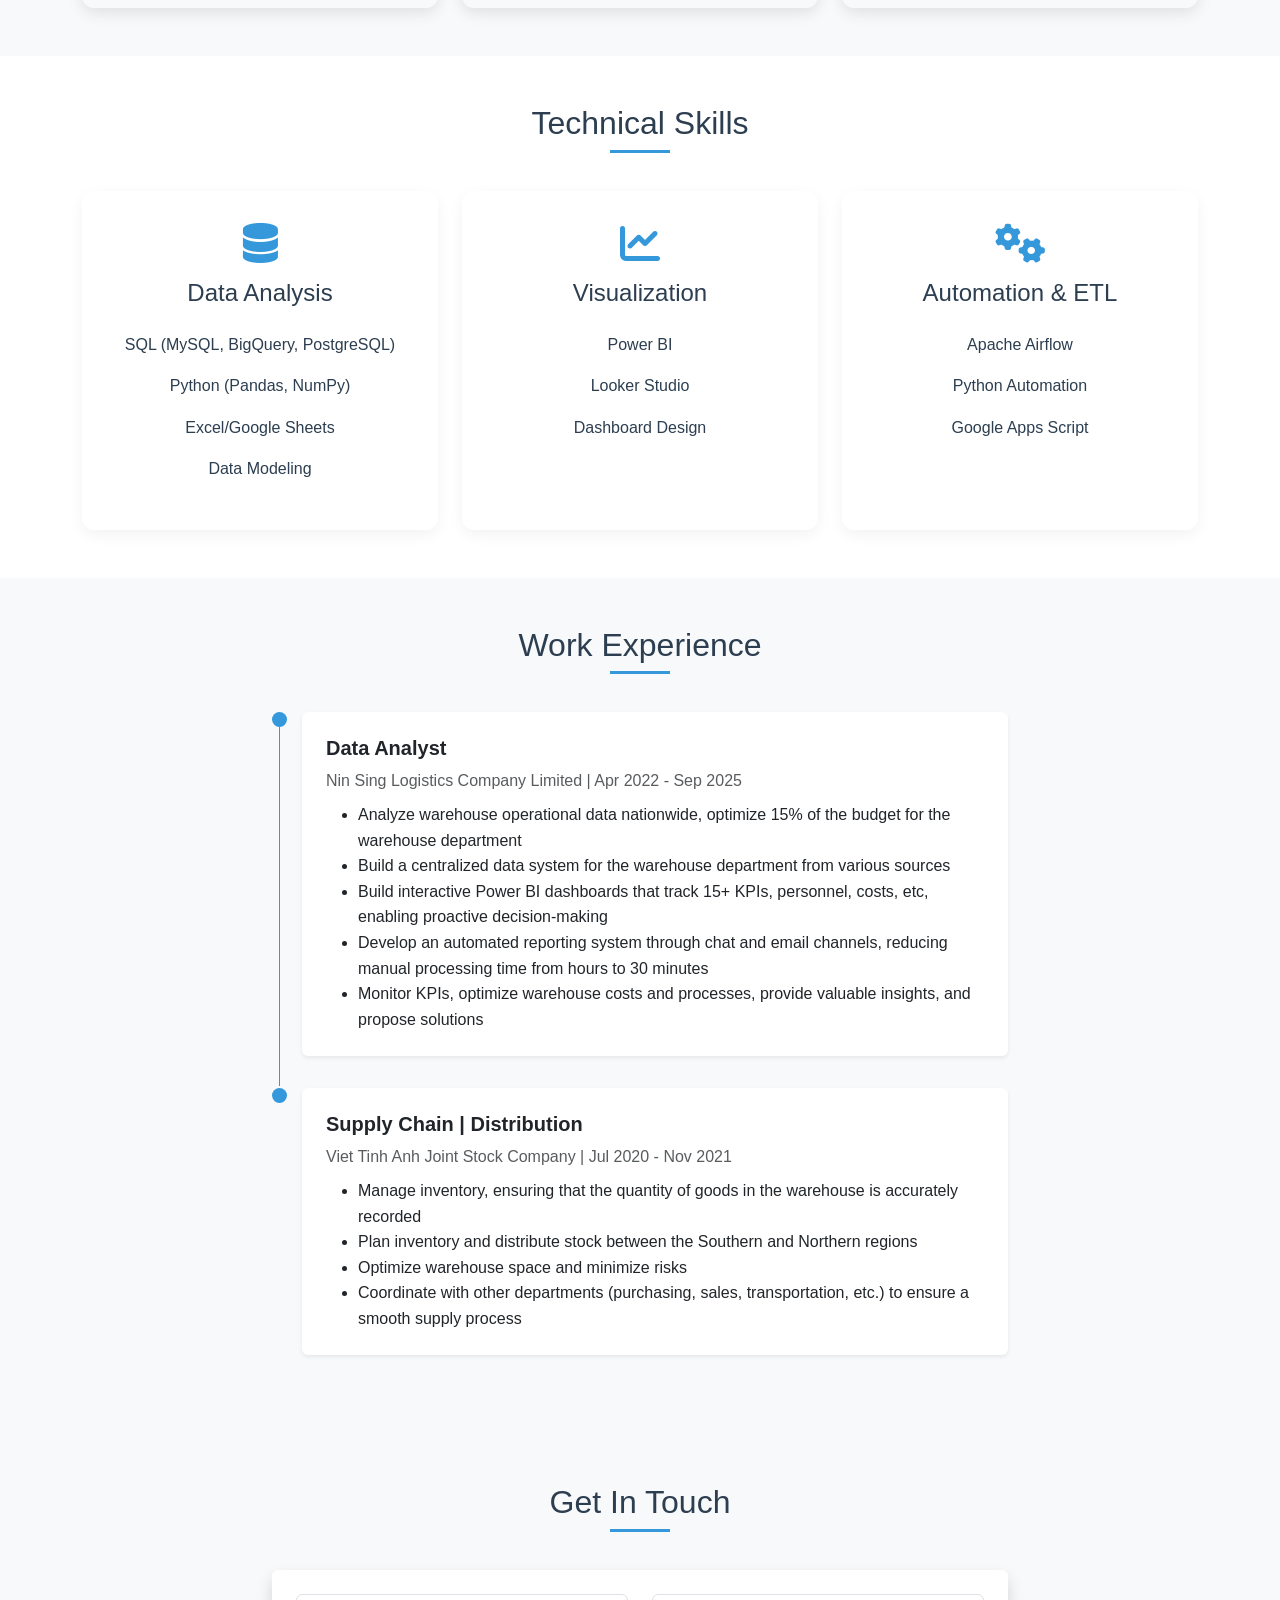
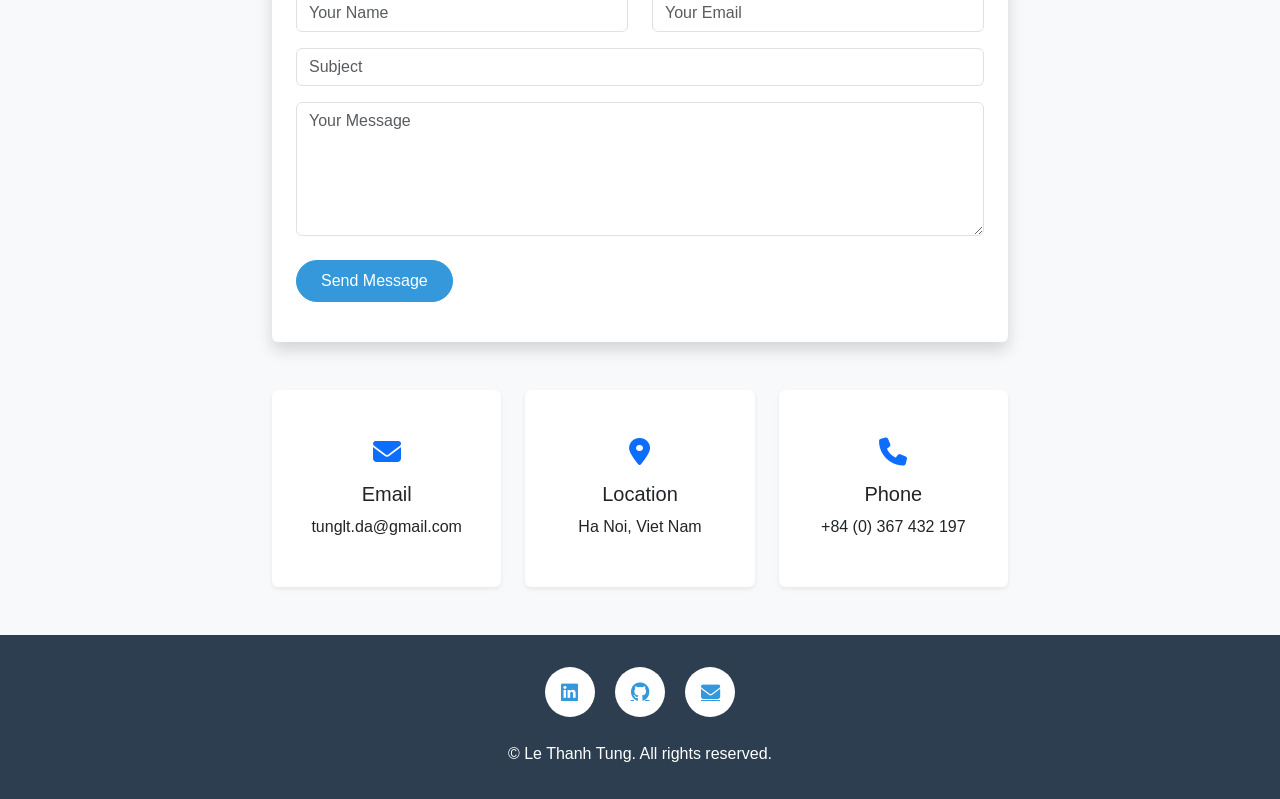
==== commit ecb0b36e: "Update index.html" ====
--- a/index.html
+++ b/index.html
@@ -3,7 +3,7 @@
 <head>
     <meta charset="UTF-8">
     <meta name="viewport" content="width=device-width, initial-scale=1.0">
-    <title>Le Thanh Tung | Data Analyst & BI Analyst</title>
+    <title>Le Thanh Tung | Data Analyst</title>
     <link href="https://cdn.jsdelivr.net/npm/bootstrap@5.3.0/dist/css/bootstrap.min.css" rel="stylesheet">
     <link rel="stylesheet" href="https://cdnjs.cloudflare.com/ajax/libs/font-awesome/6.4.0/css/all.min.css">
     <style>
@@ -248,6 +248,54 @@
 
         .spinner-border {
             vertical-align: text-top;
+        }
+
+        /* PDF Preview Modal Styles */
+        .pdf-modal .modal-dialog {
+            max-width: 90vw;
+            height: 90vh;
+            margin: 2vh auto;
+        }
+        
+        .pdf-modal .modal-content {
+            height: 100%;
+            display: flex;
+            flex-direction: column;
+        }
+        
+        .pdf-modal .modal-body {
+            flex: 1;
+            padding: 0;
+            overflow: hidden;
+        }
+        
+        .pdf-preview-container {
+            width: 100%;
+            height: 100%;
+            border: none;
+            border-radius: 0 0 15px 15px;
+        }
+        
+        .pdf-loading {
+            display: flex;
+            align-items: center;
+            justify-content: center;
+            height: 400px;
+            flex-direction: column;
+        }
+        
+        .pdf-error {
+            display: none;
+            text-align: center;
+            padding: 2rem;
+        }
+
+        @media (max-width: 768px) {
+            .pdf-modal .modal-dialog {
+                max-width: 95vw;
+                height: 95vh;
+                margin: 1vh auto;
+            }
         }
     </style>
 </head>
@@ -290,8 +338,8 @@
         <div class="container text-center">
             <!-- <img src="/api/placeholder/180/180" alt="Profile Photo" class="profile-img rounded-circle mb-4"> -->
 
-            <h1 class="display-4 fw-bold mb-3">Le Thanh Tung</h1>
-            <p class="lead fs-4 mb-4">Data Analyst & BI Analyst</p>
+            <h1 class="display-4 fw-bold mb-3">LE THANH TUNG</h1>
+            <p class="lead fs-4 mb-4">Data Analyst</p>
             <div class="d-flex justify-content-center gap-3 mt-4 mb-5">
                 <a href="https://www.linkedin.com/in/tunglt-da" class="social-link" target="_blank">
                     <i class="fab fa-linkedin"></i>
@@ -322,27 +370,29 @@
                 </div>
                 <div class="col-lg-7">
                     <p class="lead mb-4">
-                        I'm a data professional with expertise in transforming complex datasets into actionable business insights. 
-                        My passion lies in building <strong>automated reporting systems</strong> and <strong>interactive dashboards</strong> 
-                        that help organizations make data-driven decisions.
+                        Data Analyst with 4+ years of experience in logistics and e-commerce, specializing in SQL, Python, and data visualization. Skilled in building automated data pipelines, cleaning and transforming large datasets, and developing interactive dashboards (Power BI/Looker Studio) that reduce manual effort by 85% and improve decision-making accuracy. Adept at translating complex data into actionable insights that drive measurable business performance.
+                        <!--I'm a data professional with expertise in transforming complex datasets into actionable business insights. -->
+                        <!--My passion lies in building <strong>automated reporting systems</strong> and <strong>interactive dashboards</strong> -->
+                        <!--that help organizations make data-driven decisions.-->
                         <!-- Data professional with 3 years of experience specializing in transforming raw data into strategic assets. 
                         Expert in automated pipelines, interactive dashboards, and actionable insights that drive efficiency and revenue growth. 
                         Proficient in SQL, Python, and BI tools (Power BI/Looker) to bridge technical processes with business objectives. 
                         Skilled at translating complex analyses into clear recommendations. Passionate about data storytelling in collaborative environments, delivering scalable solutions with measurable impact. -->
                     </p>
                     <p class="mb-4">
+                        
                         <!-- With a background in [Your Background/Education], I combine technical expertise with business acumen to deliver 
                         solutions that drive measurable results. -->
-                        With experience as a Data Analyst and Business Intelligence Analyst, I combine technical expertise with business acumen to deliver solutions that drive measurable results.
+                        <!--With experience as a Data Analyst and Business Intelligence Analyst, I combine technical expertise with business acumen to deliver solutions that drive measurable results.-->
                     </p>
                     <div class="row mb-4">
                         <div class="col-md-6">
-                            <p><i class="fas fa-check-circle text-primary me-2"></i> Data Pipeline Automation</p>
-                            <p><i class="fas fa-check-circle text-primary me-2"></i> Business Intelligence</p>
+                            <p><i class="fas fa-check-circle text-primary me-2"></i>SQL & Python for Data Analysis</p>
+                            <p><i class="fas fa-check-circle text-primary me-2"></i>Dashboard Development (Power BI / Looker Studio)</p>
                         </div>
                         <div class="col-md-6">
-                            <p><i class="fas fa-check-circle text-primary me-2"></i> Dashboard Development</p>
-                            <p><i class="fas fa-check-circle text-primary me-2"></i> Data-Driven Insights</p>
+                            <p><i class="fas fa-check-circle text-primary me-2"></i>Data Cleaning, Transformation & Insights</p>
+                            <p><i class="fas fa-check-circle text-primary me-2"></i>Data Pipeline Automation & ETL</p>
                         </div>
                     </div>
                     <a href="#contact" class="btn btn-primary">Get In Touch</a>
@@ -423,22 +473,28 @@
                         <i class="fas fa-database skill-icon"></i>
                         <h4 class="mb-4">Data Analysis</h4>
                         <div class="mb-3">
-                            <p class="mb-1">SQL (BigQuery, PostgreSQL)</p>
-                            <div class="progress">
-                                <div class="progress-bar" style="width: 95%"></div>
-                            </div>
+                            <p class="mb-1">SQL (MySQL, BigQuery, PostgreSQL)</p>
+                            <!--<div class="progress">-->
+                            <!--    <div class="progress-bar" style="width: 95%"></div>-->
+                            <!--</div>-->
                         </div>
                         <div class="mb-3">
                             <p class="mb-1">Python (Pandas, NumPy)</p>
-                            <div class="progress">
-                                <div class="progress-bar" style="width: 85%"></div>
-                            </div>
+                            <!--<div class="progress">-->
+                            <!--    <div class="progress-bar" style="width: 85%"></div>-->
+                            <!--</div>-->
                         </div>
                         <div class="mb-3">
                             <p class="mb-1">Excel/Google Sheets</p>
-                            <div class="progress">
-                                <div class="progress-bar" style="width: 90%"></div>
-                            </div>
+                            <!--<div class="progress">-->
+                            <!--    <div class="progress-bar" style="width: 90%"></div>-->
+                            <!--</div>-->
+                        </div>
+                        <div class="mb-3">
+                            <p class="mb-1">Data Modeling</p>
+                            <!--<div class="progress">-->
+                            <!--    <div class="progress-bar" style="width: 90%"></div>-->
+                            <!--</div>-->
                         </div>
                     </div>
                 </div>
@@ -448,45 +504,45 @@
                         <h4 class="mb-4">Visualization</h4>
                         <div class="mb-3">
                             <p class="mb-1">Power BI</p>
-                            <div class="progress">
-                                <div class="progress-bar" style="width: 90%"></div>
-                            </div>
+                            <!--<div class="progress">-->
+                            <!--    <div class="progress-bar" style="width: 90%"></div>-->
+                            <!--</div>-->
                         </div>
                         <div class="mb-3">
                             <p class="mb-1">Looker Studio</p>
-                            <div class="progress">
-                                <div class="progress-bar" style="width: 85%"></div>
-                            </div>
-                        </div>
-                        <!-- <div class="mb-3">
-                            <p class="mb-1">Tableau</p>
-                            <div class="progress">
-                                <div class="progress-bar" style="width: 75%"></div>
-                            </div>
-                        </div> -->
+                            <!--<div class="progress">-->
+                            <!--    <div class="progress-bar" style="width: 85%"></div>-->
+                            <!--</div>-->
+                        </div>
+                        <div class="mb-3">
+                            <p class="mb-1">Dashboard Design</p>
+                            <!--<div class="progress">-->
+                            <!--    <div class="progress-bar" style="width: 75%"></div>-->
+                            <!--</div>-->
+                        </div>
                     </div>
                 </div>
                 <div class="col-lg-4 col-md-6">
                     <div class="skill-category text-center h-100">
                         <i class="fas fa-cogs skill-icon"></i>
-                        <h4 class="mb-4">Automation</h4>
+                        <h4 class="mb-4">Automation & ETL</h4>
                         <div class="mb-3">
                             <p class="mb-1">Apache Airflow</p>
-                            <div class="progress">
-                                <div class="progress-bar" style="width: 80%"></div>
-                            </div>
+                            <!--<div class="progress">-->
+                            <!--    <div class="progress-bar" style="width: 80%"></div>-->
+                            <!--</div>-->
                         </div>
                         <div class="mb-3">
                             <p class="mb-1">Python Automation</p>
-                            <div class="progress">
-                                <div class="progress-bar" style="width: 90%"></div>
-                            </div>
+                            <!--<div class="progress">-->
+                            <!--    <div class="progress-bar" style="width: 90%"></div>-->
+                            <!--</div>-->
                         </div>
                         <div class="mb-3">
                             <p class="mb-1">Google Apps Script</p>
-                            <div class="progress">
-                                <div class="progress-bar" style="width: 85%"></div>
-                            </div>
+                            <!--<div class="progress">-->
+                            <!--    <div class="progress-bar" style="width: 85%"></div>-->
+                            <!--</div>-->
                         </div>
                     </div>
                 </div>
@@ -503,12 +559,14 @@
                     <div class="experience-item">
                         <div class="card border-0 shadow-sm">
                             <div class="card-body">
-                                <h5 class="fw-bold">Data Analyst & Business Intelligence Analyst</h5>
-                                <p class="text-muted mb-2">Nin Sing Logistics Company Limited | Apr 2022 - Present</p>
+                                <h5 class="fw-bold">Data Analyst</h5>
+                                <p class="text-muted mb-2">Nin Sing Logistics Company Limited | Apr 2022 - Sep 2025</p>
                                 <ul class="mb-0">
-                                    <li>Developed automated reporting solutions that reduced manual work by 85%</li>
-                                    <li>Created real-time dashboards tracking key business and operations metrics</li>
-                                    <li>Implemented data quality monitoring with anomaly detection</li>
+                                    <li>Analyze warehouse operational data nationwide, optimize 15% of the budget for the warehouse department</li>
+                                    <li>Build a centralized data system for the warehouse department from various sources</li>
+                                    <li>Build interactive Power BI dashboards that track 15+ KPIs, personnel, costs, etc, enabling proactive decision-making</li>
+                                    <li>Develop an automated reporting system through chat and email channels, reducing manual processing time from hours to 30 minutes</li>
+                                    <li>Monitor KPIs, optimize warehouse costs and processes, provide valuable insights, and propose solutions</li>
                                 </ul>
                             </div>
                         </div>
@@ -516,15 +574,13 @@
                     <div class="experience-item">
                         <div class="card border-0 shadow-sm">
                             <div class="card-body">
-                                <h5 class="fw-bold">Supply Chain Distribution Data Analyst</h5>
+                                <h5 class="fw-bold">Supply Chain | Distribution</h5>
                                 <p class="text-muted mb-2">Viet Tinh Anh Joint Stock Company | Jul 2020 - Nov 2021</p>
                                 <ul class="mb-0">
-                                    <!-- <li>Built ETL pipelines using Python and SQL</li>
-                                    <li>Created performance dashboards with Power BI</li>
-                                    <li>Performed A/B testing analysis for marketing campaigns</li> -->
-                                    <li>Inventory Control: Reduced excess stock by 20-30% while maintaining >98% order fulfillment rate</li>
-                                    <li>Logistics Optimization: Lowered transportation costs by 6-8% and improved on-time delivery by 10%</li>
-                                    <li>Reporting Automation: Developed real-time dashboards saving 20+ weekly manual work hours</li>
+                                     <li>Manage inventory, ensuring that the quantity of goods in the warehouse is accurately recorded</li>
+                                    <li>Plan inventory and distribute stock between the Southern and Northern regions</li>
+                                    <li>Optimize warehouse space and minimize risks</li>
+                                    <li>Coordinate with other departments (purchasing, sales, transportation, etc.) to ensure a smooth supply process</li>
                                 </ul>
                             </div>
                         </div>
@@ -787,8 +843,11 @@
                     </ul>
                     
                     <div class="mt-4">
-                        <a href="#" class="btn btn-primary" target="_blank">View Demo</a>
+                        <button class="btn btn-primary" data-bs-toggle="modal" data-bs-target="#pdf-preview-modal" id="view-demo-btn">
+                            <i class="fas fa-file-pdf me-2"></i>View Demo
+                        </button>
                         <!-- <a href="#" class="btn btn-outline-primary ms-2">Case Study</a> -->
+                        </div>
                     </div>
                 </div>
             </div>
@@ -851,11 +910,101 @@
         </div>
     </div>
 
+    <!-- PDF Preview Modal -->
+    <div class="modal fade pdf-modal" id="pdf-preview-modal" tabindex="-1" aria-labelledby="pdfPreviewLabel" aria-hidden="true">
+        <div class="modal-dialog">
+            <div class="modal-content">
+                <div class="modal-header">
+                    <h5 class="modal-title" id="pdfPreviewLabel">
+                        <i class="fas fa-file-pdf text-danger me-2"></i>Dashboard Demo
+                    </h5>
+                    <button type="button" class="btn-close" data-bs-dismiss="modal" aria-label="Close"></button>
+                </div>
+                <div class="modal-body">
+                    <div class="pdf-loading" id="pdf-loading">
+                        <div class="spinner-border text-primary mb-3" role="status">
+                            <span class="visually-hidden">Loading...</span>
+                        </div>
+                        <p class="text-muted">Loading PDF preview...</p>
+                    </div>
+                    <div class="pdf-error" id="pdf-error">
+                        <i class="fas fa-exclamation-triangle text-warning fs-1 mb-3"></i>
+                        <h5>Unable to load PDF preview</h5>
+                        <p class="text-muted mb-3">The PDF cannot be displayed in this browser. Please try one of the options below:</p>
+                        <div class="d-flex gap-2 justify-content-center">
+                            <a href="#" class="btn btn-primary" id="download-pdf-btn" target="_blank">
+                                <i class="fas fa-download me-2"></i>Download PDF
+                            </a>
+                            <a href="#" class="btn btn-outline-primary" id="open-pdf-btn" target="_blank">
+                                <i class="fas fa-external-link-alt me-2"></i>Open in New Tab
+                            </a>
+                        </div>
+                    </div>
+                    <iframe id="pdf-frame" class="pdf-preview-container" style="display: none;"></iframe>
+                </div>
+            </div>
+        </div>
+    </div>
+
     <script src="https://cdn.jsdelivr.net/npm/bootstrap@5.3.0/dist/js/bootstrap.bundle.min.js"></script>
     <script>
+        // PDF Configuration - Replace with your actual Google Drive file ID
+        const PDF_FILE_ID = '1F-FeYTcHpdn5bBZORtvkoPkOeHNXg36E'; // Replace with your PDF file ID
+        const PDF_PREVIEW_URL = `https://drive.google.com/file/d/${PDF_FILE_ID}/preview`;
+        const PDF_DOWNLOAD_URL = `https://drive.google.com/uc?export=download&id=${PDF_FILE_ID}`;
+        const PDF_VIEW_URL = `https://drive.google.com/file/d/${PDF_FILE_ID}/view`;
+
         document.getElementById('download-resume-btn').addEventListener('click', function(event) {
             event.preventDefault();
-            window.location.href = "https://drive.google.com/uc?export=download&id=1SV_YewRhDz_u49GUn6cHomXI9V7phQKQ";
+            // window.location.href = PDF_DOWNLOAD_URL;
+            window.location.href = `https://drive.google.com/uc?export=download&id=1KfaoFCPFXSUlGWiHPDOqHMaCPrhTwyCu`;
+        });
+
+        // PDF Preview Modal Handler
+        document.getElementById('view-demo-btn').addEventListener('click', function() {
+            const pdfFrame = document.getElementById('pdf-frame');
+            const pdfLoading = document.getElementById('pdf-loading');
+            const pdfError = document.getElementById('pdf-error');
+            const downloadBtn = document.getElementById('download-pdf-btn');
+            const openBtn = document.getElementById('open-pdf-btn');
+            
+            // Reset modal state
+            pdfFrame.style.display = 'none';
+            pdfError.style.display = 'none';
+            pdfLoading.style.display = 'flex';
+            
+            // Set PDF URLs
+            downloadBtn.href = PDF_DOWNLOAD_URL;
+            openBtn.href = PDF_VIEW_URL;
+            
+            // Load PDF
+            pdfFrame.src = PDF_PREVIEW_URL;
+            
+            // Handle iframe load
+            pdfFrame.onload = function() {
+                pdfLoading.style.display = 'none';
+                pdfFrame.style.display = 'block';
+            };
+            
+            // Handle iframe error
+            pdfFrame.onerror = function() {
+                pdfLoading.style.display = 'none';
+                pdfError.style.display = 'block';
+            };
+            
+            // Fallback timeout
+            setTimeout(function() {
+                if (pdfLoading.style.display !== 'none') {
+                    pdfLoading.style.display = 'none';
+                    pdfError.style.display = 'block';
+                }
+            }, 10000);
+        });
+
+        // Reset PDF modal when closed
+        document.getElementById('pdf-preview-modal').addEventListener('hidden.bs.modal', function() {
+            const pdfFrame = document.getElementById('pdf-frame');
+            pdfFrame.src = '';
         });
 
         document.getElementById('contactForm').addEventListener('submit', function(e) {
@@ -983,3 +1132,5 @@
             });
         });
     </script>
+</body>
+</html>
